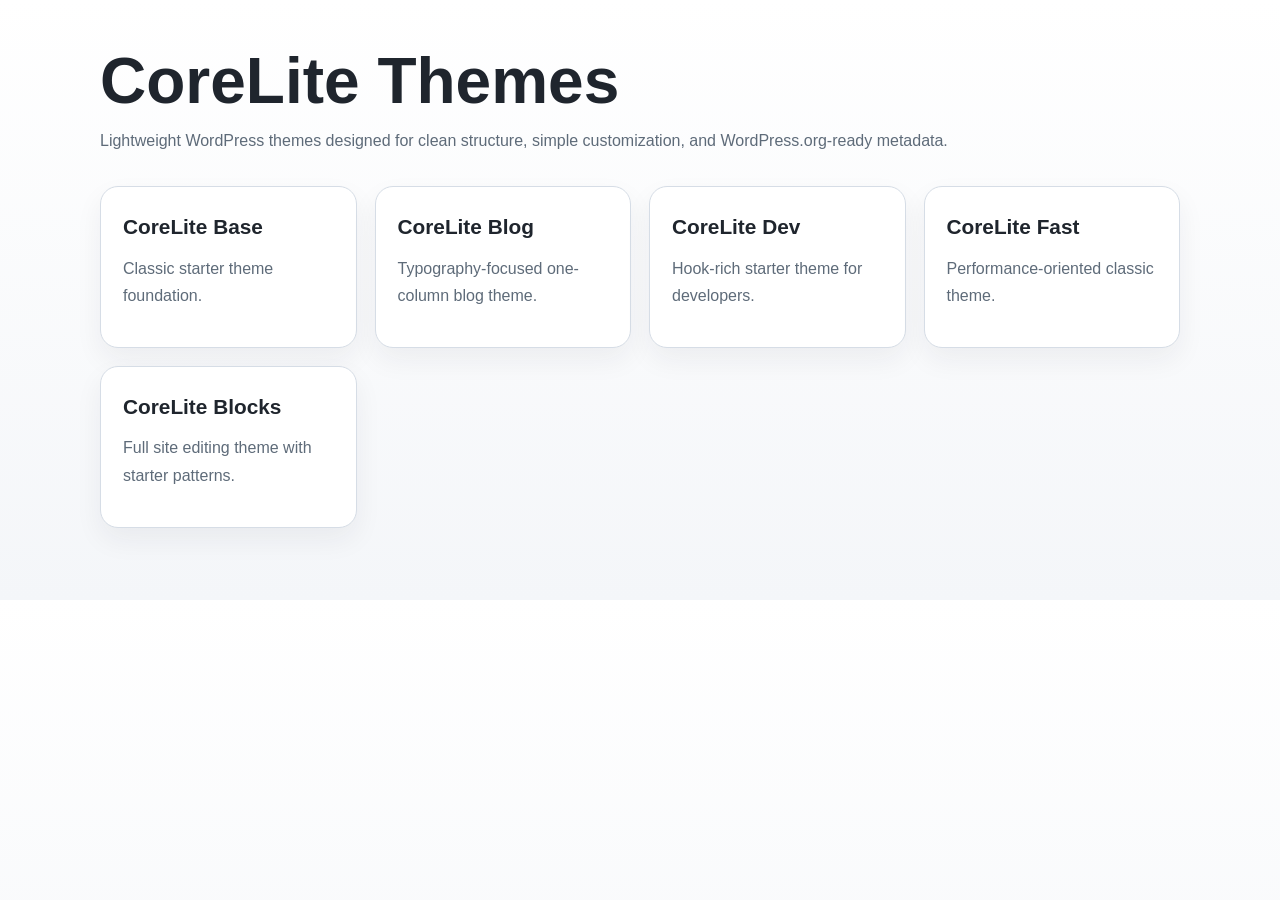
==== index.html @ 175bccb8 "Create index.html" ====
<!doctype html>
<html lang="en">
<head>
	<meta charset="utf-8">
	<meta name="viewport" content="width=device-width, initial-scale=1">
	<title>CoreLite Themes</title>
	<meta name="description" content="CoreLite Themes is a collection of lightweight WordPress themes.">
	<style>
		:root {
			color-scheme: light;
			--bg: #f4f6f9;
			--surface: #ffffff;
			--text: #1f252d;
			--muted: #5e6b79;
			--accent: #1456c3;
			--border: #d6dde6;
		}

		* {
			box-sizing: border-box;
		}

		body {
			margin: 0;
			background: linear-gradient(180deg, #ffffff 0%, var(--bg) 100%);
			color: var(--text);
			font: 16px/1.7 Arial, sans-serif;
		}

		.wrapper {
			width: min(100% - 32px, 1080px);
			margin: 0 auto;
			padding: 48px 0 72px;
		}

		h1 {
			margin: 0 0 12px;
			font-size: clamp(2.4rem, 5vw, 4rem);
			line-height: 1.05;
		}

		p {
			margin: 0 0 16px;
		}

		.meta {
			color: var(--muted);
		}

		.grid {
			display: grid;
			grid-template-columns: repeat(auto-fit, minmax(240px, 1fr));
			gap: 18px;
			margin-top: 32px;
		}

		.card {
			padding: 22px;
			background: var(--surface);
			border: 1px solid var(--border);
			border-radius: 18px;
			text-decoration: none;
			color: inherit;
			box-shadow: 0 12px 28px rgba(31, 37, 45, 0.06);
		}

		.card:hover {
			transform: translateY(-2px);
		}

		.card h2 {
			margin: 0 0 10px;
			font-size: 1.3rem;
		}

		.card p {
			color: var(--muted);
		}
	</style>
</head>
<body>
	<div class="wrapper">
		<h1>CoreLite Themes</h1>
		<p class="meta">Lightweight WordPress themes designed for clean structure, simple customization, and WordPress.org-ready metadata.</p>
		<div class="grid">
			<a class="card" href="./corelite-base/">
				<h2>CoreLite Base</h2>
				<p>Classic starter theme foundation.</p>
			</a>
			<a class="card" href="./corelite-blog/">
				<h2>CoreLite Blog</h2>
				<p>Typography-focused one-column blog theme.</p>
			</a>
			<a class="card" href="./corelite-dev/">
				<h2>CoreLite Dev</h2>
				<p>Hook-rich starter theme for developers.</p>
			</a>
			<a class="card" href="./corelite-fast/">
				<h2>CoreLite Fast</h2>
				<p>Performance-oriented classic theme.</p>
			</a>
			<a class="card" href="./corelite-blocks/">
				<h2>CoreLite Blocks</h2>
				<p>Full site editing theme with starter patterns.</p>
			</a>
		</div>
	</div>
</body>
</html>
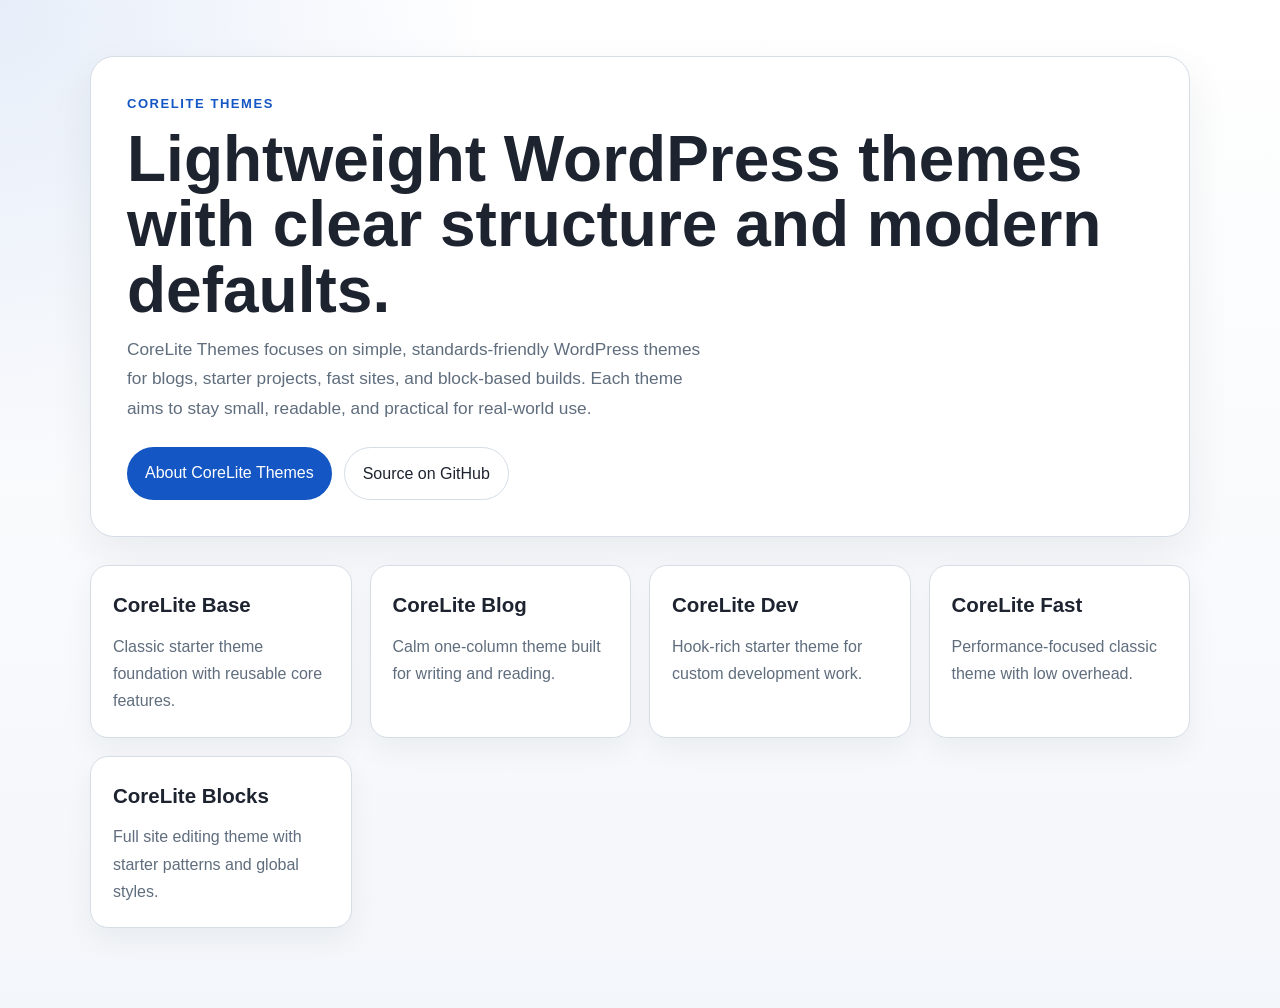
==== commit f20f1d25: "Update index.html" ====
--- a/index.html
+++ b/index.html
@@ -4,16 +4,15 @@
 	<meta charset="utf-8">
 	<meta name="viewport" content="width=device-width, initial-scale=1">
 	<title>CoreLite Themes</title>
-	<meta name="description" content="CoreLite Themes is a collection of lightweight WordPress themes.">
+	<meta name="description" content="CoreLite Themes publishes lightweight WordPress themes with clean structure and practical defaults.">
 	<style>
 		:root {
-			color-scheme: light;
-			--bg: #f4f6f9;
+			--bg: #f3f6fa;
 			--surface: #ffffff;
-			--text: #1f252d;
-			--muted: #5e6b79;
+			--text: #1d2430;
+			--muted: #5f6d7d;
 			--accent: #1456c3;
-			--border: #d6dde6;
+			--border: #d6dde7;
 		}
 
 		* {
@@ -22,36 +21,79 @@
 
 		body {
 			margin: 0;
-			background: linear-gradient(180deg, #ffffff 0%, var(--bg) 100%);
+			background:
+				radial-gradient(circle at top left, rgba(20, 86, 195, 0.10), transparent 30%),
+				linear-gradient(180deg, #ffffff 0%, var(--bg) 100%);
 			color: var(--text);
 			font: 16px/1.7 Arial, sans-serif;
 		}
 
 		.wrapper {
-			width: min(100% - 32px, 1080px);
+			width: min(100% - 32px, 1100px);
 			margin: 0 auto;
-			padding: 48px 0 72px;
+			padding: 56px 0 80px;
+		}
+
+		.hero {
+			padding: 36px;
+			background: var(--surface);
+			border: 1px solid var(--border);
+			border-radius: 24px;
+			box-shadow: 0 18px 44px rgba(29, 36, 48, 0.07);
+		}
+
+		.eyebrow {
+			margin: 0 0 12px;
+			color: var(--accent);
+			font-size: 13px;
+			font-weight: 700;
+			letter-spacing: 0.12em;
+			text-transform: uppercase;
 		}
 
 		h1 {
 			margin: 0 0 12px;
-			font-size: clamp(2.4rem, 5vw, 4rem);
-			line-height: 1.05;
+			font-size: clamp(2.5rem, 5vw, 4.4rem);
+			line-height: 1.02;
 		}
 
-		p {
-			margin: 0 0 16px;
+		.lead {
+			max-width: 62ch;
+			margin: 0;
+			color: var(--muted);
+			font-size: 1.08rem;
 		}
 
-		.meta {
-			color: var(--muted);
+		.actions {
+			display: flex;
+			flex-wrap: wrap;
+			gap: 12px;
+			margin-top: 24px;
+		}
+
+		.actions a {
+			display: inline-block;
+			padding: 12px 18px;
+			border-radius: 999px;
+			text-decoration: none;
+		}
+
+		.actions a:first-child {
+			background: var(--accent);
+			color: #ffffff;
+		}
+
+		.actions a:last-child {
+			border: 1px solid var(--border);
+			color: var(--text);
+			background: #ffffff;
 		}
 
 		.grid {
 			display: grid;
 			grid-template-columns: repeat(auto-fit, minmax(240px, 1fr));
 			gap: 18px;
-			margin-top: 32px;
+			margin-top: 28px;
 		}
 
 		.card {
@@ -61,49 +103,54 @@
 			border-radius: 18px;
 			text-decoration: none;
 			color: inherit;
-			box-shadow: 0 12px 28px rgba(31, 37, 45, 0.06);
-		}
-
-		.card:hover {
-			transform: translateY(-2px);
+			box-shadow: 0 12px 28px rgba(29, 36, 48, 0.05);
 		}
 
 		.card h2 {
 			margin: 0 0 10px;
-			font-size: 1.3rem;
+			font-size: 1.28rem;
 		}
 
 		.card p {
+			margin: 0;
 			color: var(--muted);
 		}
 	</style>
 </head>
 <body>
 	<div class="wrapper">
-		<h1>CoreLite Themes</h1>
-		<p class="meta">Lightweight WordPress themes designed for clean structure, simple customization, and WordPress.org-ready metadata.</p>
-		<div class="grid">
+		<section class="hero">
+			<p class="eyebrow">CoreLite Themes</p>
+			<h1>Lightweight WordPress themes with clear structure and modern defaults.</h1>
+			<p class="lead">CoreLite Themes focuses on simple, standards-friendly WordPress themes for blogs, starter projects, fast sites, and block-based builds. Each theme aims to stay small, readable, and practical for real-world use.</p>
+			<div class="actions">
+				<a href="./about/">About CoreLite Themes</a>
+				<a href="https://github.com/anonymousolix/corelite-themes">Source on GitHub</a>
+			</div>
+		</section>
+
+		<section class="grid" aria-label="Theme collection">
 			<a class="card" href="./corelite-base/">
 				<h2>CoreLite Base</h2>
-				<p>Classic starter theme foundation.</p>
+				<p>Classic starter theme foundation with reusable core features.</p>
 			</a>
 			<a class="card" href="./corelite-blog/">
 				<h2>CoreLite Blog</h2>
-				<p>Typography-focused one-column blog theme.</p>
+				<p>Calm one-column theme built for writing and reading.</p>
 			</a>
 			<a class="card" href="./corelite-dev/">
 				<h2>CoreLite Dev</h2>
-				<p>Hook-rich starter theme for developers.</p>
+				<p>Hook-rich starter theme for custom development work.</p>
 			</a>
 			<a class="card" href="./corelite-fast/">
 				<h2>CoreLite Fast</h2>
-				<p>Performance-oriented classic theme.</p>
+				<p>Performance-focused classic theme with low overhead.</p>
 			</a>
 			<a class="card" href="./corelite-blocks/">
 				<h2>CoreLite Blocks</h2>
-				<p>Full site editing theme with starter patterns.</p>
+				<p>Full site editing theme with starter patterns and global styles.</p>
 			</a>
-		</div>
+		</section>
 	</div>
 </body>
 </html>
